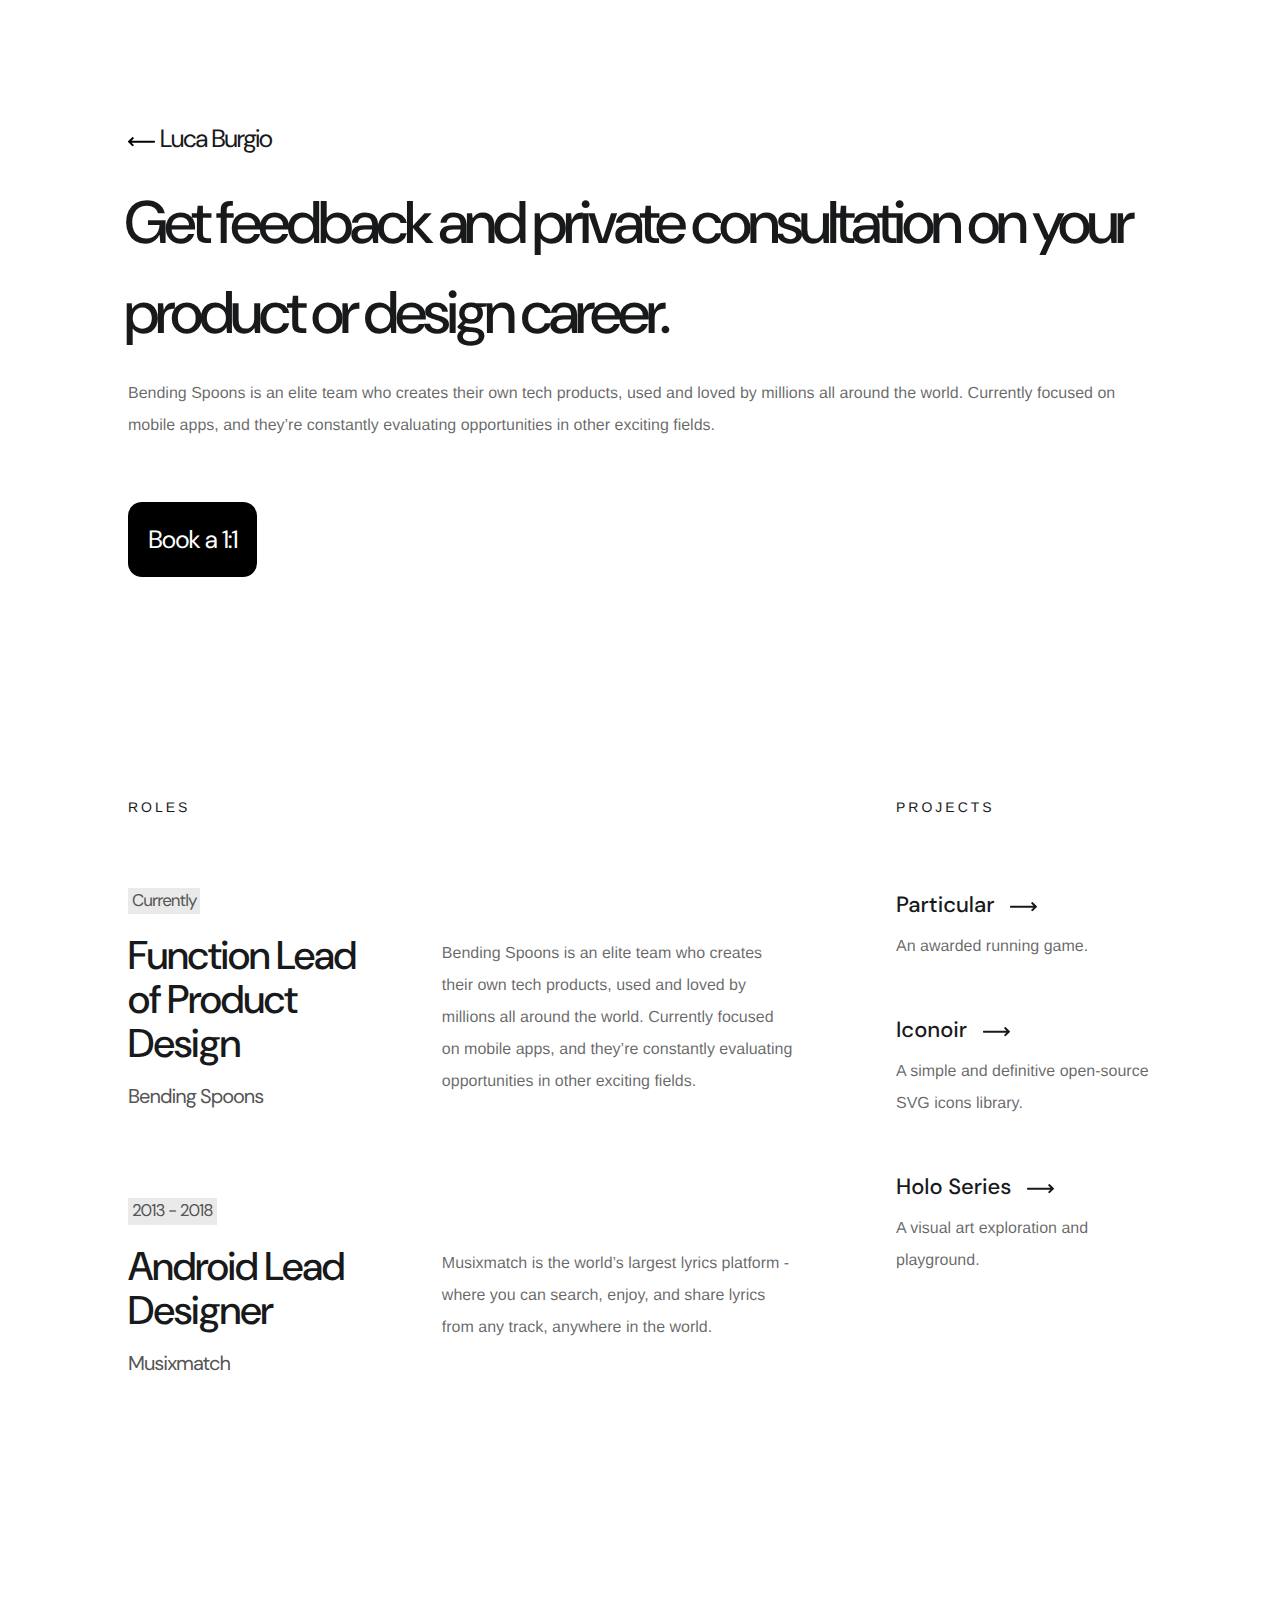
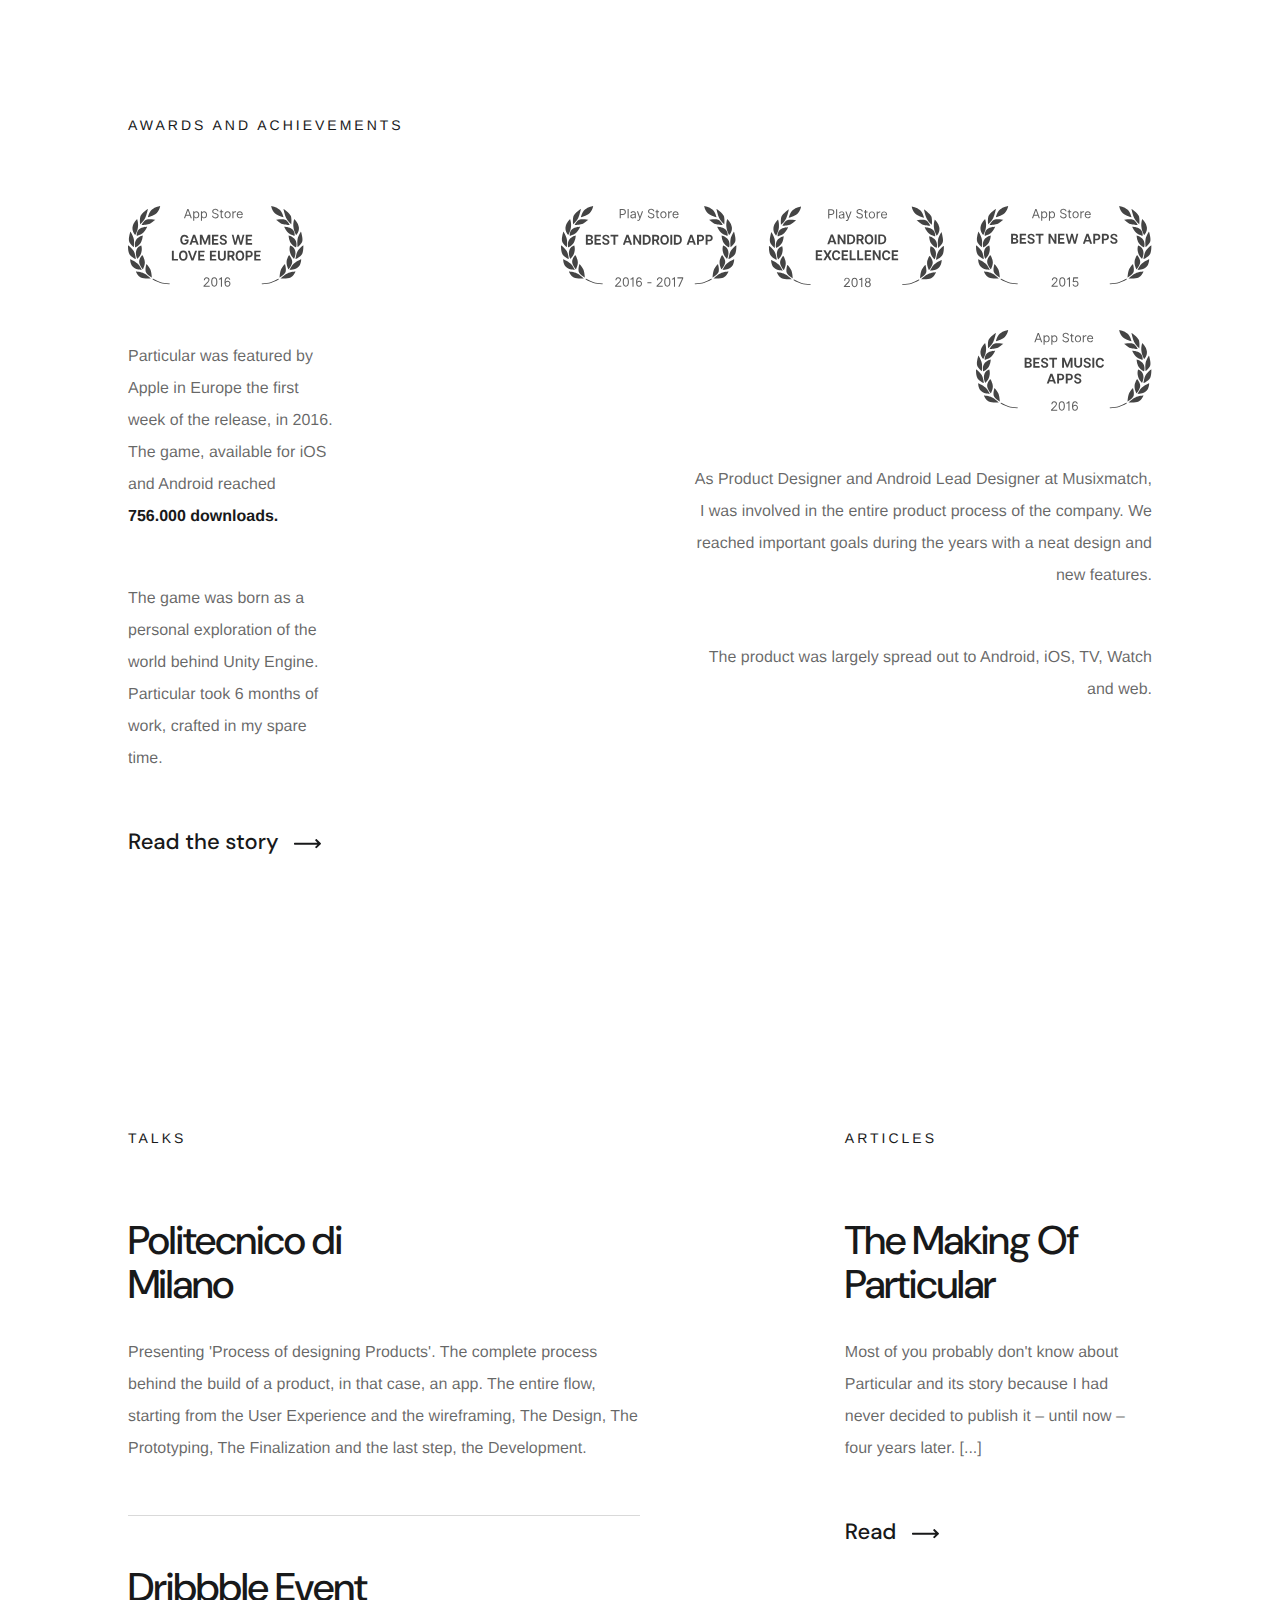
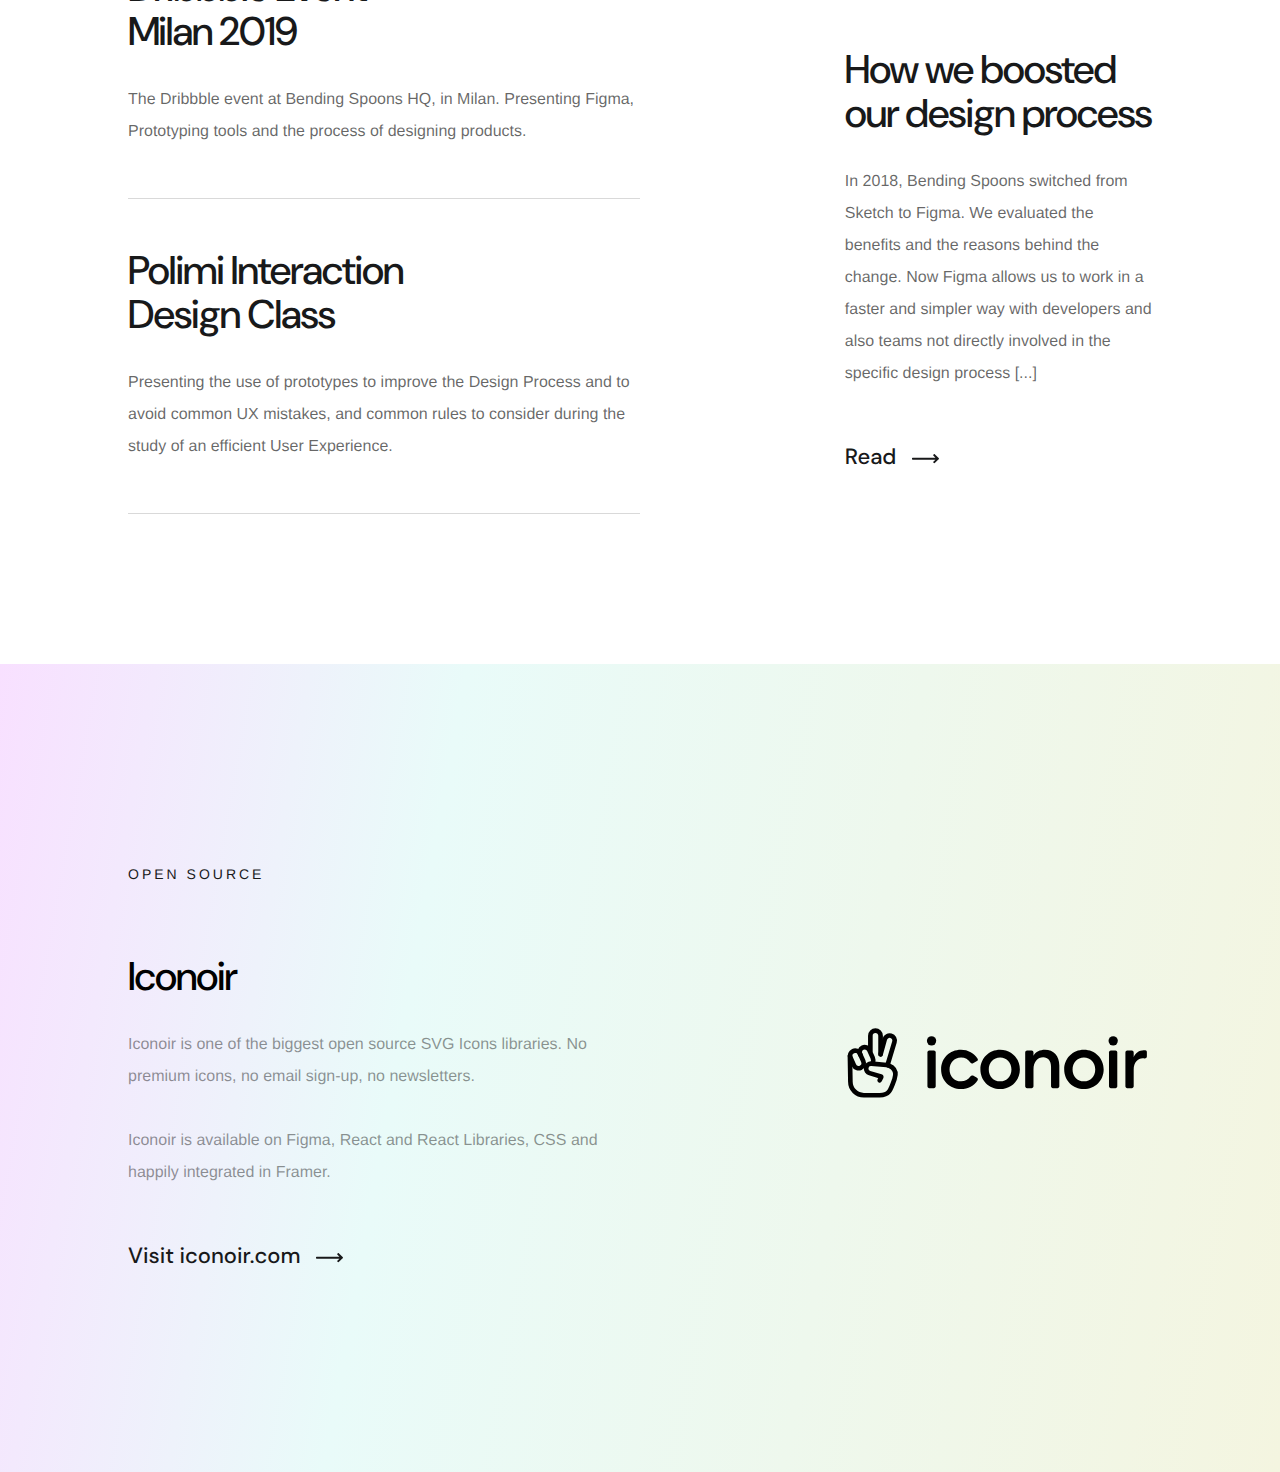
==== book/index.html @ e6530c66 "imported old repo" ====
<!DOCTYPE html>
<html lang="en" class="no-js">
	<head>
		<meta charset="UTF-8" />
		<meta http-equiv="X-UA-Compatible" content="IE=edge,chrome=1"> 
		<meta name="viewport" content="width=device-width, initial-scale=1.0"> 
		<title>Luca Burgio | Product Designer</title>
		<meta name="description" content="I’m Luca. Product Designer currently based in Milan. Designing pixel stories at Bending Spoons." />
		<meta name="author" content="Luca Burgio" />
		<link rel="shortcut icon" href="../images/favicon.png"> 
		<link rel="stylesheet" type="text/css" href="../css/default.min.css?v=4.51" />
		<script src='../js/jquery202.min.js'></script>
		<script src="../js/modernizr.custom.js"></script>
		<script src="../js/anime.min.js"></script>
		

		<link rel="canonical" href="https://lucaburgio.com">
		<meta property="og:url" content="https://lucaburgio.com">
		<meta property="og:type" content="article">
		<meta property="article:author" content="Luca Burgio">
		<meta property="og:image" content="images/meta-hello-lucaburgio-00.png">
		<meta property="og:image:secure_url" content="images/meta-hello-lucaburgio-00.png">
		<meta property="og:title" content="Luca Burgio | Product Designer">
		<meta property="og:description" content="Product Designer based in Milan. Product Design Lead at ∞ Bending Spoons. Former Product & Android Lead Designer at Musixmatch. Creator of Particular and Iconoir.">
		<meta name="description" content="Product Designer based in Milan. Product Design Lead at ∞ Bending Spoons. Former Product & Android Lead Designer at Musixmatch. Creator of Particular and Iconoir.">
		<meta name="twitter:card" content="summary_large_image">
		<meta name="twitter:site" content="@burgioluca">
		<meta name="twitter:creator" content="@burgioluca">
		<meta name="twitter:description" content="Senior Product Designer based in Milan. Senior Product Design Lead at ∞ Bending Spoons. Former Product & Android Lead Designer at Musixmatch. Creator of Particular and Iconoir.">
		<meta name="twitter:title" content="Luca Burgio | Product Designer">
		<meta name="twitter:image:src" content="images/meta-hello-lucaburgio-00.png">
		<meta name="twitter:domain" content="https://lucaburgio.com">

	</head>
	<body>
		<div class='main-con'>
			<a href="../index.html" style="text-decoration:none;"><div class='bold-head black100 mt120'>
				<svg width="27" height="10" viewBox="0 0 27 10" fill="none" xmlns="http://www.w3.org/2000/svg">
					<path fill-rule="evenodd" clip-rule="evenodd" d="M5.02189 0.155L5.64389 0.717C5.77489 0.837 5.84089 0.999 5.84089 1.163C5.84089 1.306 5.78889 1.45 5.68489 1.566C5.67589 1.576 5.66689 1.584 5.65689 1.594L3.54689 3.63H26.3619C26.6939 3.63 26.9629 3.896 26.9629 4.229V5.03C26.9629 5.362 26.6939 5.63 26.3619 5.63H3.53389L5.63489 7.657C5.87389 7.886 5.88189 8.266 5.65089 8.505C5.64489 8.511 5.63889 8.516 5.63389 8.521L5.02689 9.099C4.79489 9.321 4.42889 9.321 4.19789 9.097L0.302891 5.343C-0.101109 4.952 -0.101109 4.318 0.302891 3.928L4.20389 0.168C4.31889 0.0560002 4.46789 0 4.61789 0C4.76289 0 4.90689 0.0510002 5.02189 0.155Z" fill="black"/>
				</svg>
				Luca Burgio</div>
			</a>
			<div class="title black100 mb20">
				Get feedback and private consultation on your product or design career.<br>
			</div>
			<div class='role-descr h8 black60 mb60'>Bending Spoons is an elite team who creates their own tech products, used and loved by millions all around the world. Currently focused on mobile apps, and they’re constantly evaluating opportunities in other exciting fields.</div>
			<div class="contacts-cont">
				<a class="contacts button" href="https://superpeer.com/lucaburgio">Book a 1:1</a>
			</div>
		</div>

		<div class='hl1-section first-margin'>
			<div class='main-con flex'>
				<div class='half1'>
						
					<div class='sub-head black100'>ROLES</div>
				<div class='role mb90'>
					<div class='role-title h6 black100 w5'>
						<div class='gray mb20 w4 label' style='font-size:17px'>Currently</div>
						Function Lead of Product Design
						<div class='gray mt20 w4' style='font-size:20px'>Bending Spoons</div>
					</div>	
					<div class='role-descr h8 black60 mt50'>Bending Spoons is an elite team who creates their own tech products, used and loved by millions all around the world. Currently focused on mobile apps, and they’re constantly evaluating opportunities in other exciting fields.</div>
				</div>
				<div class='role mb140'>
					<div class='role-title h6 black100 w5'>
						<div class='gray mb20 w4 label' style='font-size:17px'>2013 - 2018</div>
						Android Lead Designer
						<div class='gray mt20 w4' style='font-size:20px'>Musixmatch</div></div>
					<div class='role-descr h8 black60 mt50'>Musixmatch is the world’s largest lyrics platform - where you can search, enjoy, and share lyrics from any track, anywhere in the world.</div>
				</div>
			</div>

				<div class='half2'>

					<div class='sub-head black100'>PROJECTS</div>

					<a href="https://lucaburgio.com/insight/the-making-of-particular" class='projects-item'>
						<div class='h7 w5 trasl'>Particular
							<svg style="margin-left: 10px;" width="27" height="10" viewBox="0 0 27 10" xmlns="http://www.w3.org/2000/svg">
								<path fill-rule="evenodd" clip-rule="evenodd" d="M21.941 0.155L21.319 0.717C21.188 0.837 21.122 0.999 21.122 1.163C21.122 1.306 21.174 1.45 21.278 1.566C21.287 1.576 21.296 1.584 21.306 1.594L23.416 3.63H0.601C0.269 3.63 0 3.896 0 4.229V5.03C0 5.362 0.269 5.63 0.601 5.63H23.429L21.328 7.657C21.089 7.886 21.081 8.266 21.312 8.505C21.318 8.511 21.324 8.516 21.329 8.521L21.936 9.099C22.168 9.321 22.534 9.321 22.765 9.097L26.66 5.343C27.064 4.952 27.064 4.318 26.66 3.928L22.759 0.168C22.644 0.0560002 22.495 0 22.345 0C22.2 0 22.056 0.0510002 21.941 0.155Z"/>
							</svg>
						</div>
					</a>
					<div class='h8 black60 mt10 mb50'>An awarded running game.
					</div>

					<a href="https://iconoir.com" class='projects-item'>
						<div class='h7 w5 trasl'>Iconoir

							<svg style="margin-left: 10px;" width="27" height="10" viewBox="0 0 27 10" xmlns="http://www.w3.org/2000/svg">
								<path fill-rule="evenodd" clip-rule="evenodd" d="M21.941 0.155L21.319 0.717C21.188 0.837 21.122 0.999 21.122 1.163C21.122 1.306 21.174 1.45 21.278 1.566C21.287 1.576 21.296 1.584 21.306 1.594L23.416 3.63H0.601C0.269 3.63 0 3.896 0 4.229V5.03C0 5.362 0.269 5.63 0.601 5.63H23.429L21.328 7.657C21.089 7.886 21.081 8.266 21.312 8.505C21.318 8.511 21.324 8.516 21.329 8.521L21.936 9.099C22.168 9.321 22.534 9.321 22.765 9.097L26.66 5.343C27.064 4.952 27.064 4.318 26.66 3.928L22.759 0.168C22.644 0.0560002 22.495 0 22.345 0C22.2 0 22.056 0.0510002 21.941 0.155Z"/>
							</svg>
						</div>
					</a>

					<div class='h8 black60 mt10 mb50'>A simple and definitive open-source SVG icons library.</div>


					<a href="https://www.instagram.com/holoseries/" class='projects-item'>
						<div class='h7 w5 trasl'>Holo Series

							<svg style="margin-left: 10px;" width="27" height="10" viewBox="0 0 27 10" xmlns="http://www.w3.org/2000/svg">
								<path fill-rule="evenodd" clip-rule="evenodd" d="M21.941 0.155L21.319 0.717C21.188 0.837 21.122 0.999 21.122 1.163C21.122 1.306 21.174 1.45 21.278 1.566C21.287 1.576 21.296 1.584 21.306 1.594L23.416 3.63H0.601C0.269 3.63 0 3.896 0 4.229V5.03C0 5.362 0.269 5.63 0.601 5.63H23.429L21.328 7.657C21.089 7.886 21.081 8.266 21.312 8.505C21.318 8.511 21.324 8.516 21.329 8.521L21.936 9.099C22.168 9.321 22.534 9.321 22.765 9.097L26.66 5.343C27.064 4.952 27.064 4.318 26.66 3.928L22.759 0.168C22.644 0.0560002 22.495 0 22.345 0C22.2 0 22.056 0.0510002 21.941 0.155Z"/>
							</svg>
						</div>
					</a>

					<div class='h8 black60 mt10 mb50'>A visual art exploration and playground.</div>
				</div>
			</div>
		</div>
		<div class='hl1-section mt0' style='margin-bottom:0px;'>
			<div class='main-con flex'>
				<div class='sub-head black100 w100'>AWARDS AND ACHIEVEMENTS</div>
			</div>
			<div class='main-con flex'>
				<div class='half3'>
					
					<div class="award particular"></div>
					<div class='h8 black60 mt50'>Particular was featured by Apple in Europe the first week of the release, in 2016. The game, available for iOS and Android reached <b class='black100'>756.000 downloads.</b></div>
					<div class='h8 black60 mt50 mb50'>The game was born as a personal exploration of the world behind Unity Engine. Particular took 6 months of work, crafted in my spare time.</div>

					<!--<a class="btn" href="https://lucaburgio.com/insight/the-making-of-particular"><div>Read the story</div></a>-->

					<a href="https://lucaburgio.com/insight/the-making-of-particular" class='cta'>
						<div class='h7 w5 trasl'>Read the story

							<svg style="margin-left: 10px;" width="27" height="10" viewBox="0 0 27 10" xmlns="http://www.w3.org/2000/svg">
								<path fill-rule="evenodd" clip-rule="evenodd" d="M21.941 0.155L21.319 0.717C21.188 0.837 21.122 0.999 21.122 1.163C21.122 1.306 21.174 1.45 21.278 1.566C21.287 1.576 21.296 1.584 21.306 1.594L23.416 3.63H0.601C0.269 3.63 0 3.896 0 4.229V5.03C0 5.362 0.269 5.63 0.601 5.63H23.429L21.328 7.657C21.089 7.886 21.081 8.266 21.312 8.505C21.318 8.511 21.324 8.516 21.329 8.521L21.936 9.099C22.168 9.321 22.534 9.321 22.765 9.097L26.66 5.343C27.064 4.952 27.064 4.318 26.66 3.928L22.759 0.168C22.644 0.0560002 22.495 0 22.345 0C22.2 0 22.056 0.0510002 21.941 0.155Z"/>
							</svg>
						</div>
					</a>
				</div>
				<div class='half4 txtright'>
					<div class='fit'>
						<div class="award mxm1"></div>
						<div class="award mxm2"></div>
						<div class="award mxm3"></div>
						<div class="award mxm4"></div>
					</div>
					<div class='h8 black60 mt10 s1hs'>As Product Designer and Android Lead Designer at Musixmatch, I was involved in the entire product process of the company. We reached important goals during the years with a neat design and new features.</div>
					<div class='h8 black60 mt50 s1hs'>The product was largely spread out to Android, iOS, TV, Watch and web.</div>
				</div>
				</div>
			</div>
		</div>




		<div class='hl1-section' style='margin-bottom:0px;'>
			<div class='main-con flex'>
				<div class='half5'>
					<div class='sub-head black100'>TALKS</div>

					<div style='border-bottom: 1px solid #D9D9D9;' class='mb50'>
						<div class='h6 black100 w5' style='max-width: 280px;'>Politecnico di Milano</div>
						<div class='h8 black60 mt30 mb50'>Presenting 'Process of designing Products'. The complete process behind the build of a product, in that case, an app. The entire flow, starting from the User Experience and the wireframing, The Design, The Prototyping, The Finalization and the last step, the Development.</div>
					</div>

					<div style='border-bottom: 1px solid #D9D9D9;' class='mb50'>
						<div class='h6 black100 w5' style='max-width: 280px;'>Dribbble Event Milan 2019</div>
						<div class='h8 black60 mt30 mb50'>The Dribbble event at Bending Spoons HQ, in Milan. Presenting Figma, Prototyping tools and the process of designing products.</div>
					</div>

					<div style='border-bottom: 1px solid #D9D9D9;' class='mb50'>
						<div class='h6 black100 w5' style='max-width: 280px;'>Polimi Interaction Design Class</div>
						<div class='h8 black60 mt30 mb50'>Presenting the use of prototypes to improve the Design Process and to avoid common UX mistakes, and common rules to consider during the study of an efficient User Experience.</div>
					</div>

				</div>
				<div class='half6'>
					<div class='sub-head black100'>ARTICLES</div>

					<div class='h6 black100 w5'>The Making Of Particular</div>
					<div class='h8 black60 mt30 mb50'>Most of you probably don't know about Particular and its story because I had never decided to publish it – until now – four years later. [...]</div>

					<a href="https://lucaburgio.com/insight/the-making-of-particular" class='cta mb100'>
						<div class='h7 w5 trasl'>Read
							<svg style="margin-left: 10px;" width="27" height="10" viewBox="0 0 27 10" xmlns="http://www.w3.org/2000/svg">
								<path fill-rule="evenodd" clip-rule="evenodd" d="M21.941 0.155L21.319 0.717C21.188 0.837 21.122 0.999 21.122 1.163C21.122 1.306 21.174 1.45 21.278 1.566C21.287 1.576 21.296 1.584 21.306 1.594L23.416 3.63H0.601C0.269 3.63 0 3.896 0 4.229V5.03C0 5.362 0.269 5.63 0.601 5.63H23.429L21.328 7.657C21.089 7.886 21.081 8.266 21.312 8.505C21.318 8.511 21.324 8.516 21.329 8.521L21.936 9.099C22.168 9.321 22.534 9.321 22.765 9.097L26.66 5.343C27.064 4.952 27.064 4.318 26.66 3.928L22.759 0.168C22.644 0.0560002 22.495 0 22.345 0C22.2 0 22.056 0.0510002 21.941 0.155Z"/>
							</svg>
						</div>
					</a>

					<div class='h6 black100 w5'>How we boosted our design process</div>
					<div class='h8 black60 mt30 mb50'>In 2018, Bending Spoons switched from Sketch to Figma. We evaluated the benefits and the reasons behind the change. Now Figma allows us to work in a faster and simpler way with developers and also teams not directly involved in the specific design process [...]</div>

					<a href="https://lucaburgio.com/insight/how-we-boosted-our-design-process" class='cta'>
						<div class='h7 w5 trasl'>Read
							<svg style="margin-left: 10px;" width="27" height="10" viewBox="0 0 27 10" xmlns="http://www.w3.org/2000/svg">
								<path fill-rule="evenodd" clip-rule="evenodd" d="M21.941 0.155L21.319 0.717C21.188 0.837 21.122 0.999 21.122 1.163C21.122 1.306 21.174 1.45 21.278 1.566C21.287 1.576 21.296 1.584 21.306 1.594L23.416 3.63H0.601C0.269 3.63 0 3.896 0 4.229V5.03C0 5.362 0.269 5.63 0.601 5.63H23.429L21.328 7.657C21.089 7.886 21.081 8.266 21.312 8.505C21.318 8.511 21.324 8.516 21.329 8.521L21.936 9.099C22.168 9.321 22.534 9.321 22.765 9.097L26.66 5.343C27.064 4.952 27.064 4.318 26.66 3.928L22.759 0.168C22.644 0.0560002 22.495 0 22.345 0C22.2 0 22.056 0.0510002 21.941 0.155Z"/>
							</svg>
						</div>
					</a>
				</div>
			</div>
		</div>

		<div class='hl1-section' style='margin:0;background: linear-gradient(100.12deg, #F8E0FF 0%, #E9FBF9 32.81%, #EEF8ED 65.1%, #F4F5E0 100%);'>
			<div class='main-con flex' style="padding: 100px 0 100px 0;">
				<div class='half5'>
					<div class='sub-head black100'>OPEN SOURCE</div>
					

					<div class='mb50'>
						<div class='h6 black100 w5' style='max-width: 280px;'><a style="text-decoration: none;color: black;" href="http://iconoir.com">Iconoir</a></div>
						<div class='h8 black60 mt30 mb50' style='opacity: 0.7;'>Iconoir is one of the biggest open source SVG Icons libraries. No premium icons, no email sign-up, no newsletters. <br><br> Iconoir is available on Figma, React and React Libraries, CSS and happily integrated in Framer.</div>
					</div>

					<a href="https://iconoir.com" class='cta'>
						<div class='h7 w5 trasl'>Visit iconoir.com

							<svg style="margin-left: 10px;" width="27" height="10" viewBox="0 0 27 10" xmlns="http://www.w3.org/2000/svg">
								<path fill-rule="evenodd" clip-rule="evenodd" d="M21.941 0.155L21.319 0.717C21.188 0.837 21.122 0.999 21.122 1.163C21.122 1.306 21.174 1.45 21.278 1.566C21.287 1.576 21.296 1.584 21.306 1.594L23.416 3.63H0.601C0.269 3.63 0 3.896 0 4.229V5.03C0 5.362 0.269 5.63 0.601 5.63H23.429L21.328 7.657C21.089 7.886 21.081 8.266 21.312 8.505C21.318 8.511 21.324 8.516 21.329 8.521L21.936 9.099C22.168 9.321 22.534 9.321 22.765 9.097L26.66 5.343C27.064 4.952 27.064 4.318 26.66 3.928L22.759 0.168C22.644 0.0560002 22.495 0 22.345 0C22.2 0 22.056 0.0510002 21.941 0.155Z"/>
							</svg>
						</div>
					</a>

					

				</div>
				<div class='half6 iconoir' style='text-align: center;margin: auto;'>
					<a href="http://iconoir.com">
						<svg width="302" height="70" viewBox="0 0 432 100" fill="none" xmlns="http://www.w3.org/2000/svg">
							<path d="M115.039 83.4354C115.039 84.9034 116.229 86.0934 117.697 86.0934H124.234C125.702 86.0934 126.892 84.9034 126.892 83.4354V34.8723C126.892 33.4043 125.702 32.2143 124.234 32.2143H117.697C116.229 32.2143 115.039 33.4044 115.039 34.8723V83.4354Z" fill="black"/>
							<path d="M186.877 74.5564C187.664 73.3399 187.166 71.7476 185.892 71.0575L180.315 68.0366C178.972 67.3093 177.309 67.876 176.448 69.1366C173.578 73.3338 168.906 76.1797 163.079 76.1797C153.489 76.1797 146.7 68.7443 146.7 59.1539C146.7 49.5634 153.489 42.1281 163.079 42.1281C168.906 42.1281 173.578 44.9739 176.448 49.1711C177.309 50.4317 178.972 50.9984 180.315 50.2711L185.892 47.2502C187.166 46.5601 187.664 44.9679 186.877 43.7513C181.915 36.0804 173.216 31.1367 163.079 31.1367C146.915 31.1367 134.631 43.2056 134.631 59.1539C134.631 75.1021 146.915 87.171 163.079 87.171C173.216 87.171 181.915 82.2273 186.877 74.5564Z" fill="black"/>
							<path d="M247.295 59.1539C247.295 43.5289 235.01 31.1367 219.062 31.1367C203.114 31.1367 190.829 43.5289 190.829 59.1539C190.829 74.7788 203.114 87.171 219.062 87.171C235.01 87.171 247.295 74.7788 247.295 59.1539ZM202.79 59.1539C202.79 49.5634 209.471 42.1281 219.062 42.1281C228.545 42.1281 235.226 49.5634 235.226 59.1539C235.226 68.7443 228.545 76.1797 219.062 76.1797C209.471 76.1797 202.79 68.7443 202.79 59.1539Z" fill="black"/>
							<path d="M254.906 83.4354C254.906 84.9034 256.096 86.0934 257.564 86.0934H264.101C265.569 86.0934 266.759 84.9034 266.759 83.4354V59.5849C266.759 48.0548 272.794 41.9125 280.66 41.9125C287.557 41.9125 291.867 47.0849 291.867 55.5978V83.4354C291.867 84.9034 293.057 86.0934 294.525 86.0934H301.062C302.53 86.0934 303.72 84.9034 303.72 83.4354V53.6582C303.72 39.9729 295.638 31.1367 283.138 31.1367C276.134 31.1367 269.992 34.154 266.759 39.5419V34.8723C266.759 33.4044 265.569 32.2143 264.101 32.2143H257.564C256.096 32.2143 254.906 33.4044 254.906 34.8723V83.4354Z" fill="black"/>
							<path d="M367.163 59.1539C367.163 43.5289 354.879 31.1367 338.93 31.1367C322.982 31.1367 310.698 43.5289 310.698 59.1539C310.698 74.7788 322.982 87.171 338.93 87.171C354.879 87.171 367.163 74.7788 367.163 59.1539ZM322.659 59.1539C322.659 49.5634 329.34 42.1281 338.93 42.1281C348.413 42.1281 355.094 49.5634 355.094 59.1539C355.094 68.7443 348.413 76.1797 338.93 76.1797C329.34 76.1797 322.659 68.7443 322.659 59.1539Z" fill="black"/>
							<path d="M374.774 83.4354C374.774 84.9034 375.964 86.0934 377.432 86.0934H383.97C385.438 86.0934 386.628 84.9034 386.628 83.4354V34.8723C386.628 33.4043 385.438 32.2143 383.97 32.2143H377.432C375.964 32.2143 374.774 33.4044 374.774 34.8723V83.4354Z" fill="black"/>
							<path d="M398.245 83.4354C398.245 84.9034 399.435 86.0934 400.903 86.0934H407.441C408.909 86.0934 410.099 84.9034 410.099 83.4354V59.8004C410.099 49.0246 416.241 43.3134 423.03 43.3134C423.881 43.3134 424.665 43.3638 425.428 43.4647C427.209 43.7001 428.956 42.453 428.956 40.6564V34.2856C428.956 33.0186 428.063 31.9105 426.802 31.7885C425.964 31.7074 425.143 31.6755 424.323 31.6755C418.181 31.6755 412.146 35.6626 410.099 41.8048V34.8723C410.099 33.4044 408.909 32.2143 407.441 32.2143H400.903C399.435 32.2143 398.245 33.4044 398.245 34.8723V83.4354Z" fill="black"/>
							<circle cx="380.77" cy="18.3131" r="6.64509" fill="black"/>
							<circle cx="120.946" cy="18.3131" r="6.64509" fill="black"/>
							<path d="M48.0372 37.5833V11.003C48.0372 6.96598 44.7645 3.69336 40.7276 3.69336V3.69336C36.6906 3.69336 33.418 6.96598 33.418 11.003V32.9318" stroke="black" stroke-width="6.64509" stroke-linecap="round"/>
							<path d="M58.0067 52.8674L67.8754 19.9717C69.0266 16.1345 66.8181 12.0969 62.9661 10.9963V10.9963C59.133 9.90116 55.141 12.1351 54.0694 15.9748L48.0391 37.5837" stroke="black" stroke-width="6.64509" stroke-linecap="round"/>
							<path d="M18.4167 36.5801L23.2044 47.2004C24.8588 50.87 23.2348 55.1866 19.572 56.8559C15.8879 58.5348 11.5409 56.8994 9.87705 53.2085L5.0893 42.5883C3.43497 38.9186 5.0589 34.6021 8.72178 32.9328C12.4058 31.2539 16.7528 32.8892 18.4167 36.5801Z" stroke="black" stroke-width="6.64509" stroke-linecap="round"/>
							<path d="M37.015 50.2358V50.2358C37.9436 47.6618 37.834 44.8274 36.7094 42.3328L31.8419 31.5356C30.2065 27.9078 25.9338 26.3004 22.3127 27.9506V27.9506C18.6245 29.6314 17.0559 34.0284 18.8474 37.664L19.4626 38.9125" stroke="black" stroke-width="6.64509" stroke-linecap="round"/>
							<path d="M46.7083 74.7952L48.94 70.3317C49.1621 69.8874 48.9283 69.3503 48.4518 69.2101L32.3462 64.4732C29.1179 63.5237 27.0289 60.4032 27.3811 57.0566V57.0566C27.7807 53.2611 31.1584 50.4926 34.9586 50.8461L56.6759 52.8664C56.6759 52.8664 73.9531 55.5244 67.9726 72.8016C61.992 90.0789 59.9984 96.0594 46.7083 96.0594C38.0696 96.0594 25.444 96.0594 25.444 96.0594H24.1149C13.472 96.0594 4.8442 87.4316 4.8442 76.7887V76.7887L4.17969 39.5762" stroke="black" stroke-width="6.64509" stroke-linecap="round"/>
							</svg>
					</a>
						
				</div>
			</div>
		</div>


		</div>

		
<script src="js/prognroll.min.js"></script>
<script type="text/javascript">
	$(function() {
	
		$("body").prognroll({

 			height:4,       
  			color:"#50E3C2"
		});

	$(".content").prognroll({
	  custom:true
	});
	
	$(window).scroll(function() {
	  if( $(window).scrollTop() > 250) {
	$(".arrow-down").css("visibility","hidden");
	  }else {
	   $(".arrow-down").css("visibility","visible");
	}
	});
	
	});
	</script>


<script>
	
	var speaking = 0;

	function Speak() {

		var sentences = ["Hey! Click me.","Do it again.", "Yes, go on.", "Don't know why I created this.","Anyway...","Drop me a message if you'd like.","...","Still playing with this?","You can stop now.","Seriously.","Check out the website!"];

		setTimeout(() => {  document.getElementById("saying").textContent = sentences[speaking]; }, 250);
		$(".avatar").toggleClass('anim-active');
		setTimeout(() => {  $(".avatar").toggleClass('anim-active'); }, 250);
		
		if (speaking < (sentences.length - 1)){
			speaking++;
		}
		else{
			speaking.length;
		}
	}
	</script>
	
	</body>
	
</html>
---- css/default.min.css ----
@import url(https://rsms.me/inter/inter-ui.css);@import url('https://fonts.googleapis.com/css2?family=DM+Sans:wght@400;500;700&display=swap');html{-ms-text-size-adjust:100%;-webkit-text-size-adjust:100%}.header{width:100%;height:1600px;position:absolute}.header.shad{z-index:-998;background:linear-gradient(180deg,rgba(255,255,255,0)0,rgba(255,255,255,0)50%,#FFF 100%)}.header.grad{z-index:-999;background:linear-gradient(180deg,#f8e8fd 0,#e8fefc 32.81%,#ebfcea 65.1%,#e3dfff 100%);background-size:200% 200%;-webkit-animation:Animation 10s ease infinite;-moz-animation:Animation 10s ease infinite;animation:Animation 10s ease infinite}@-webkit-keyframes Animation{0%{background-position:10% 0%}50%{background-position:91% 100%}100%{background-position:10% 0}}@-moz-keyframes Animation{0%{background-position:10% 0%}50%{background-position:91% 100%}100%{background-position:10% 0}}@keyframes Animation{0%{background-position:10% 0%}50%{background-position:91% 100%}100%{background-position:10% 0}}.label{background-color:#eaeaea;width:fit-content;padding:4px}.bubble{width:800px;height:800px;position:fixed;opacity:.2}.test-bubble{width:2000px;height:2000px;position:fixed;opacity:.8;background-size:100% 100%}.bubble.b100{-webkit-filter:blur(100px);-moz-filter:blur(100px);-o-filter:blur(100px);-ms-filter:blur(100px);filter:blur(100px)}.bubble.b200{-webkit-filter:blur(400px);-moz-filter:blur(400px);-o-filter:blur(400px);-ms-filter:blur(400px);filter:blur(400px)}.main-con{width:1300px;margin-left:auto;margin-right:auto}.main-con.flex{display:flex;justify-content:space-around}.half1{width:65%;margin-right:10%}.half2{width:25%}.half3{width:20%}.half4{width:64%;margin-left:16%}.half5{width:50%;margin-right:20%}.half6{width:30%}@keyframes cursorAnim{from{transform:scale(1)}to{transform:scale(.9)}}@keyframes cursorAnim3{0%{transform:scale(1)}50%{transform:scale(2.4);opacity:1;background-color:black}100%{transform:scale(1)}}.expand{animation:cursorAnim3 .2s forwards;border:2px solid black}body{font-family:'Inter UI',sans-serif;text-rendering:geometricPrecision;margin:0;letter-spacing:0;font-size:20px;line-height:1.5;color:rgba(0,0,0,.6)}.role{display:flex}.role .role-title{width:75%;max-width:300px;margin-right:50px}.role .role-descr{width:fit-content}.btn{text-decoration:none;display:flex;width:fit-content}.btn div{padding:12px 22px;background-color:black;color:white;border-radius:40px;font-size:.8em;font-weight:600;margin-top:22px;transition-duration:100ms}.btn div:hover{transform:scale(1.1);transition-duration:150ms}.contacts{font-family:'DM Sans',sans-serif;font-size:25px;display:inline-block;font-weight:400;color:black;line-height:3;letter-spacing:-1.4px;text-decoration:underline;margin-right:40px;transition-duration:150ms}.contacts:hover{transform:scale(1.1)}.contacts.button{text-decoration:none;color:white;padding:0 20px;border-radius:14px;background-color:#000}.shot{width:100%}.shot .shot-preview{width:100%;padding-top:72%;background-color:#fafafa;background-position:center;background-size:100%;transition-duration:200ms}.shot .shot-preview:hover{-webkit-box-shadow:inset 0 0 0 3px #000;-moz-box-shadow:inset 0 0 0 3px #000;box-shadow:inset 0 0 0 3px #000;transition-duration:200ms;background-size:110%}.shot .h7{width:100%}.black100{color:#18191A}.black80{color:rgba(0,0,0,.8)}.black60{color:rgba(0,0,0,.6)}.l-h2{line-height:2}.w4{font-weight:400}.w5{font-weight:500}.fs1{font-size:.85em}.a-special{text-decoration:none;text-decoration:none;padding-bottom:2px;border-bottom-style:solid;border-bottom-width:2px;border-bottom-color:#D9D9D9}.a-special:hover{color:black;border-bottom-color:black;-webkit-transition:.1s;transition:.1s;border-bottom-width:3px}.title{font-family:'DM Sans',sans-serif;font-weight:700;width:100%;font-size:3em;font-weight:500;line-height:1.5;letter-spacing:-4px;margin-bottom:120px;margin-left:-4px;margin-top:20px}.title a{color:black;text-decoration:none;border-bottom:4px solid #000;box-shadow:inset 0 0 0 #000;transition-duration:150ms}.title a:hover{color:#fff;background-size:400% 400%;box-shadow:inset 0 100px 0 #000;animation:gradient 4s ease infinite;height:100vh}@keyframes gradient{0%{background-position:0 0}50%{background-position:100% 0}100%{background-position:0 0}}.h6{font-family:'DM Sans',sans-serif;font-weight:500;font-size:2em;letter-spacing:-1px;line-height:1.1}.h7{font-size:1.1em}.h8{font-size:.8em;line-height:2}.sub-head{font-size:.7em;font-weight:500;letter-spacing:3px;margin-bottom:70px}.bold-head{font-family:'DM Sans',sans-serif;margin-bottom:10px;font-weight:400;font-size:25px;letter-spacing:-2px}.projects-item,.cta{width:fit-content;display:flex;color:#18191A;fill:#18191A;text-decoration:none}.avatar{width:80px;cursor:pointer;height:80px;margin:130px 0 50px 0;background-image:url(../images/profile2.png);background-size:100% 100%;border-radius:50%;transition:250ms;-webkit-box-shadow:0 10px 31px -14px rgb(0 0 0);-moz-box-shadow:0 10px 31px -14px rgb(0 0 0);box-shadow:0 10px 31px -14px rgb(0 0 0)}.avatar:hover{transform:scale(1.1)rotate(-3deg);transition-duration:250ms}.tooltip{position:relative;display:inline-block;-webkit-user-select:none;-ms-user-select:none;user-select:none}.tooltip .tooltiptext{left:90px;font-size:.7em;transition-duration:250ms;width:max-content;background-color:black;color:#fff;text-align:center;padding:10px 12px;border-radius:20px;opacity:0;position:absolute;z-index:1}.tooltip:hover .tooltiptext{opacity:1;}.anim{transform:scale(1)rotate(3deg);transition-duration:250ms}.anim-active{transform:scale(1)rotate(-3deg)!important;transition-duration:250ms}::-moz-selection{background-color:rgb(0,247,215);color:#000}::selection{background-color:rgb(0,247,215);color:#000}.h7 a{font-weight:600}.trasl{font-family:'DM Sans',sans-serif}.trasl:hover{transform:translatex(10px);transition:all .2s}.mt0{margin-top:0!important}.mt10{margin-top:10px}.mt20{margin-top:20px}.mt30{margin-top:30px}.mt50{margin-top:50px}.mt120{margin-top:120px}.w100{width:100%}.s1hs{width:70%;margin-left:30%}.mr20{margin-right:20px}.mb20{margin-bottom:20px}.mb30{margin-bottom:30px}.mb40{margin-bottom:40px}.mb50{margin-bottom:50px}.mb55{margin-bottom:55px}.mb60{margin-bottom:60px}.mb80{margin-bottom:80px}.mb90{margin-bottom:90px}.mb90{margin-bottom:90px}.mb100{margin-bottom:100px}.mb110{margin-bottom:110px}.mb140{margin-bottom:140px}.hl1-section{padding:100px 0;margin:70px 0}.hl1-section.gray{background-color:#F8F8F8}.hl1-section.first-margin{margin:120px 0 0 0}.gray{color:#555}.award{display:block;text-indent:-9999px;width:176px;height:85px;background-size:100%!important;background-repeat:no-repeat}.award.particular{background:url(../images/awards/particular.svg)}.award.mxm1{background:url(../images/awards/mxm1.svg)}.award.mxm2{background:url(../images/awards/mxm2.svg)}.award.mxm3{background:url(../images/awards/mxm3.svg)}.award.mxm4{background:url(../images/awards/mxm4.svg)}.award.mxm1,.award.mxm2,.award.mxm3,.award.mxm4{margin-left:26px;margin-bottom:30px;display:inline-block;background-repeat:no-repeat}.fit{height:fit-content}.txtright{text-align:right}.form-container{width:400px;text-align:center;margin:auto;font-size:15px}.form-container .avatar{background-image:url(../images/profile2.png);background-size:100% 100%;border-radius:50%;width:40px;height:40px;margin:60px auto 20px auto}@media only screen and (min-width:1271px) and (max-width:1490px){.main-con{width:80%!important}}@media only screen and (min-width:921px) and (max-width:1270px){.main-con{width:80%!important}.title{width:820px;font-size:2.2em}.role{display:block}.role-title{width:100%!important;max-width:100%!important}.role-descr{width:100%!important;margin-top:40px}.iconoir{width:100%}}@media only screen and (min-width:561px) and (max-width:920px){.main-con{width:80%}.title{font-size:3em;width:100%}.shot{width:100%}.half1,.half2,.half3,.half4,.half5{width:100%;margin:0;text-align:left}.half4{margin-top:70px}.main-con.flex{display:inherit;justify-content:inherit}.award.mxm1,.award.mxm2,.award.mxm3,.award.mxm4{margin-left:0;margin-right:26px}.s1hs{width:100%;margin-left:0}.half6{width:100%!important}.iconoir{display:none}}@media only screen and (-webkit-min-device-pixel-ratio:2) and (max-device-width:560px),only screen and (max-width:560px){.main-con{width:86%}body{font-size:16px;margin-left:auto;margin-right:auto}.avatar{position:inherit;width:70px;height:70px;margin:50px 0 20px 0}.shot{width:100%}.title{width:100%;font-size:2.3em;font-weight:500;line-height:1.2;letter-spacing:-3px;margin-bottom:90px}.hl1-section{padding:60px 0;margin:60px 0}.hl1-section.first-margin{margin:50px 0 0 0}.half1,.half2,.half3,.half4,.half5{width:100%;margin:0;text-align:left}.half4{margin-top:70px}.main-con.flex{display:inherit;justify-content:inherit}.award.mxm1,.award.mxm2,.award.mxm3,.award.mxm4{margin-left:0;margin-right:10px;width:46%}.s1hs{width:100%;margin-left:0}.award{width:158px;height:74px}.trasl{font-size:1.4em;line-height:1.2}.cta{background-color:#EEE;width:100%;border-radius:8px;padding:20px 0}.cta div{margin:auto}.cta:hover{background-color:#E1E1E1;transition-duration:250ms}.sub-head{font-size:.8em}html{cursor:auto}a{cursor:pointer}.h8{font-size:1em}.role{display:block}.role-title{width:100%!important;max-width:100%!important}.role-descr{width:100%!important;margin-top:40px}.half6{width:100%!important}.contacts-cont{display:flex;justify-content:space-between}.contacts{padding:0 12px;font-size:1.2em;letter-spacing:-1px;margin-right:0;text-align:center}.iconoir,.bubbles{display:none}}
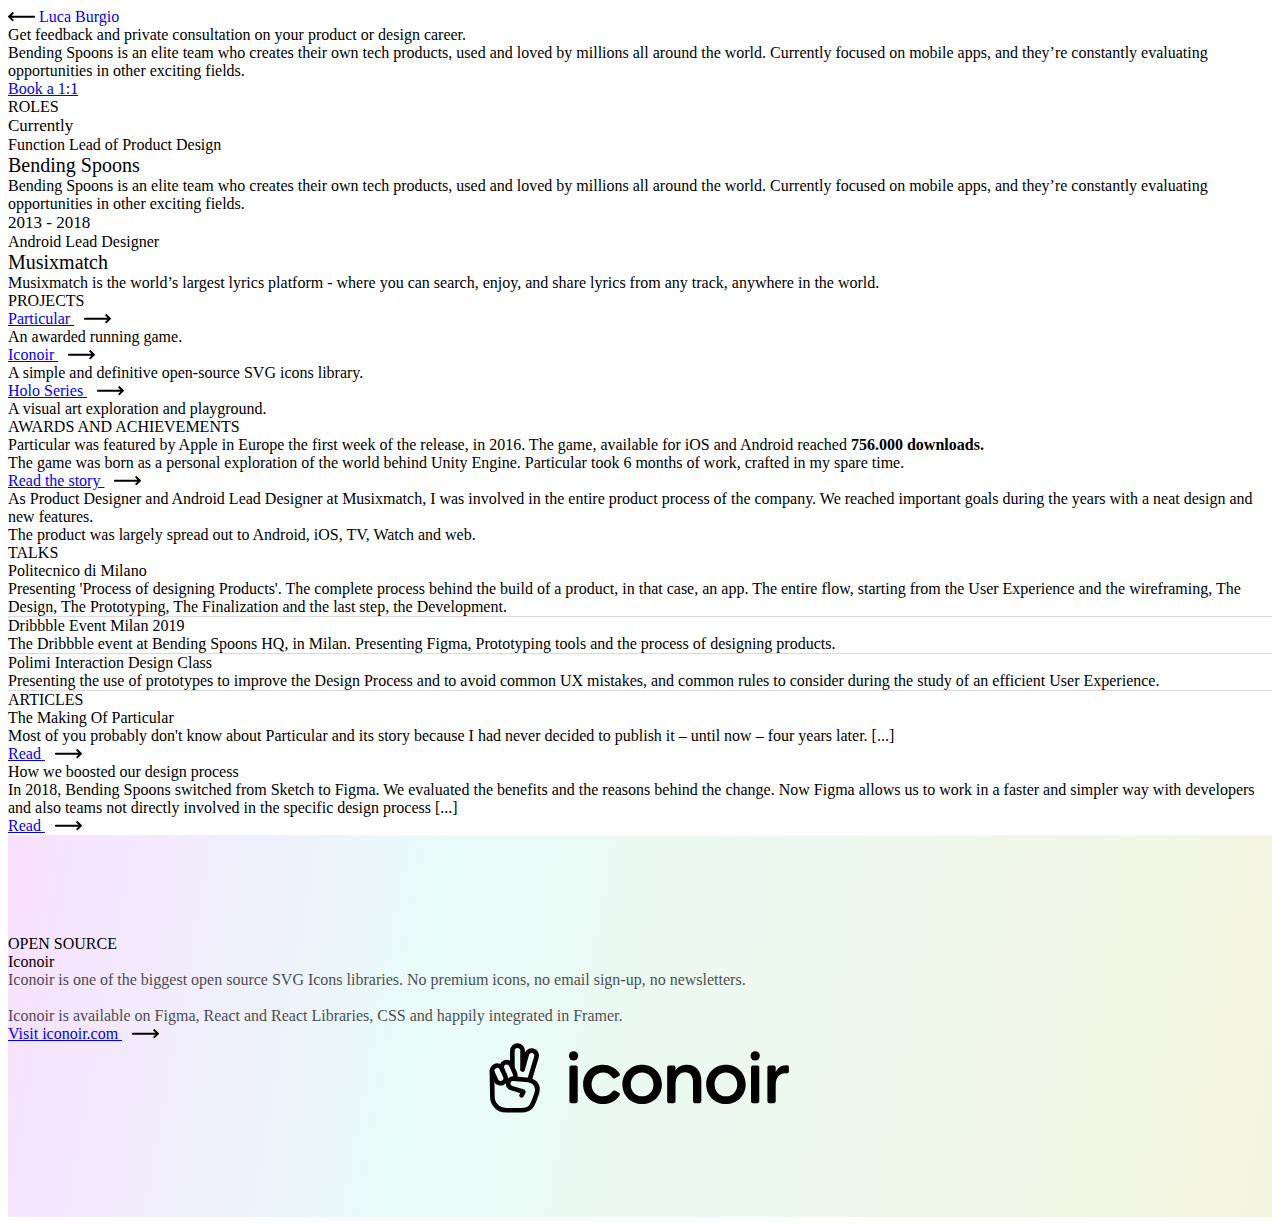
==== commit d864ab10: "fix: first cleaning" ====
--- a/book/index.html
+++ b/book/index.html
@@ -34,16 +34,16 @@
 	</head>
 	<body>
 		<div class='main-con'>
-			<a href="../index.html" style="text-decoration:none;"><div class='bold-head black100 mt120'>
+			<a href="../index.html" style="text-decoration:none;"><div class='bold-head  mt120'>
 				<svg width="27" height="10" viewBox="0 0 27 10" fill="none" xmlns="http://www.w3.org/2000/svg">
 					<path fill-rule="evenodd" clip-rule="evenodd" d="M5.02189 0.155L5.64389 0.717C5.77489 0.837 5.84089 0.999 5.84089 1.163C5.84089 1.306 5.78889 1.45 5.68489 1.566C5.67589 1.576 5.66689 1.584 5.65689 1.594L3.54689 3.63H26.3619C26.6939 3.63 26.9629 3.896 26.9629 4.229V5.03C26.9629 5.362 26.6939 5.63 26.3619 5.63H3.53389L5.63489 7.657C5.87389 7.886 5.88189 8.266 5.65089 8.505C5.64489 8.511 5.63889 8.516 5.63389 8.521L5.02689 9.099C4.79489 9.321 4.42889 9.321 4.19789 9.097L0.302891 5.343C-0.101109 4.952 -0.101109 4.318 0.302891 3.928L4.20389 0.168C4.31889 0.0560002 4.46789 0 4.61789 0C4.76289 0 4.90689 0.0510002 5.02189 0.155Z" fill="black"/>
 				</svg>
 				Luca Burgio</div>
 			</a>
-			<div class="title black100 mb20">
+			<div class="title  mb20">
 				Get feedback and private consultation on your product or design career.<br>
 			</div>
-			<div class='role-descr h8 black60 mb60'>Bending Spoons is an elite team who creates their own tech products, used and loved by millions all around the world. Currently focused on mobile apps, and they’re constantly evaluating opportunities in other exciting fields.</div>
+			<div class='role-descr h8  mb60'>Bending Spoons is an elite team who creates their own tech products, used and loved by millions all around the world. Currently focused on mobile apps, and they’re constantly evaluating opportunities in other exciting fields.</div>
 			<div class="contacts-cont">
 				<a class="contacts button" href="https://superpeer.com/lucaburgio">Book a 1:1</a>
 			</div>
@@ -53,27 +53,27 @@
 			<div class='main-con flex'>
 				<div class='half1'>
 						
-					<div class='sub-head black100'>ROLES</div>
+					<div class='sub-head '>ROLES</div>
 				<div class='role mb90'>
-					<div class='role-title h6 black100 w5'>
-						<div class='gray mb20 w4 label' style='font-size:17px'>Currently</div>
+					<div class='role-title h6  w5'>
+						<div class='gray mb20  label' style='font-size:17px'>Currently</div>
 						Function Lead of Product Design
-						<div class='gray mt20 w4' style='font-size:20px'>Bending Spoons</div>
+						<div class='gray mt20 ' style='font-size:20px'>Bending Spoons</div>
 					</div>	
-					<div class='role-descr h8 black60 mt50'>Bending Spoons is an elite team who creates their own tech products, used and loved by millions all around the world. Currently focused on mobile apps, and they’re constantly evaluating opportunities in other exciting fields.</div>
+					<div class='role-descr h8  mt50'>Bending Spoons is an elite team who creates their own tech products, used and loved by millions all around the world. Currently focused on mobile apps, and they’re constantly evaluating opportunities in other exciting fields.</div>
 				</div>
 				<div class='role mb140'>
-					<div class='role-title h6 black100 w5'>
-						<div class='gray mb20 w4 label' style='font-size:17px'>2013 - 2018</div>
+					<div class='role-title h6  w5'>
+						<div class='gray mb20  label' style='font-size:17px'>2013 - 2018</div>
 						Android Lead Designer
-						<div class='gray mt20 w4' style='font-size:20px'>Musixmatch</div></div>
-					<div class='role-descr h8 black60 mt50'>Musixmatch is the world’s largest lyrics platform - where you can search, enjoy, and share lyrics from any track, anywhere in the world.</div>
+						<div class='gray mt20 ' style='font-size:20px'>Musixmatch</div></div>
+					<div class='role-descr h8  mt50'>Musixmatch is the world’s largest lyrics platform - where you can search, enjoy, and share lyrics from any track, anywhere in the world.</div>
 				</div>
 			</div>
 
 				<div class='half2'>
 
-					<div class='sub-head black100'>PROJECTS</div>
+					<div class='sub-head '>PROJECTS</div>
 
 					<a href="https://lucaburgio.com/insight/the-making-of-particular" class='projects-item'>
 						<div class='h7 w5 trasl'>Particular
@@ -82,7 +82,7 @@
 							</svg>
 						</div>
 					</a>
-					<div class='h8 black60 mt10 mb50'>An awarded running game.
+					<div class='h8  mt10 mb50'>An awarded running game.
 					</div>
 
 					<a href="https://iconoir.com" class='projects-item'>
@@ -94,7 +94,7 @@
 						</div>
 					</a>
 
-					<div class='h8 black60 mt10 mb50'>A simple and definitive open-source SVG icons library.</div>
+					<div class='h8  mt10 mb50'>A simple and definitive open-source SVG icons library.</div>
 
 
 					<a href="https://www.instagram.com/holoseries/" class='projects-item'>
@@ -106,22 +106,20 @@
 						</div>
 					</a>
 
-					<div class='h8 black60 mt10 mb50'>A visual art exploration and playground.</div>
+					<div class='h8  mt10 mb50'>A visual art exploration and playground.</div>
 				</div>
 			</div>
 		</div>
 		<div class='hl1-section mt0' style='margin-bottom:0px;'>
 			<div class='main-con flex'>
-				<div class='sub-head black100 w100'>AWARDS AND ACHIEVEMENTS</div>
+				<div class='sub-head  w100'>AWARDS AND ACHIEVEMENTS</div>
 			</div>
 			<div class='main-con flex'>
 				<div class='half3'>
 					
 					<div class="award particular"></div>
-					<div class='h8 black60 mt50'>Particular was featured by Apple in Europe the first week of the release, in 2016. The game, available for iOS and Android reached <b class='black100'>756.000 downloads.</b></div>
-					<div class='h8 black60 mt50 mb50'>The game was born as a personal exploration of the world behind Unity Engine. Particular took 6 months of work, crafted in my spare time.</div>
-
-					<!--<a class="btn" href="https://lucaburgio.com/insight/the-making-of-particular"><div>Read the story</div></a>-->
+					<div class='h8  mt50'>Particular was featured by Apple in Europe the first week of the release, in 2016. The game, available for iOS and Android reached <b class=''>756.000 downloads.</b></div>
+					<div class='h8  mt50 mb50'>The game was born as a personal exploration of the world behind Unity Engine. Particular took 6 months of work, crafted in my spare time.</div>
 
 					<a href="https://lucaburgio.com/insight/the-making-of-particular" class='cta'>
 						<div class='h7 w5 trasl'>Read the story
@@ -139,8 +137,8 @@
 						<div class="award mxm3"></div>
 						<div class="award mxm4"></div>
 					</div>
-					<div class='h8 black60 mt10 s1hs'>As Product Designer and Android Lead Designer at Musixmatch, I was involved in the entire product process of the company. We reached important goals during the years with a neat design and new features.</div>
-					<div class='h8 black60 mt50 s1hs'>The product was largely spread out to Android, iOS, TV, Watch and web.</div>
+					<div class='h8  mt10 s1hs'>As Product Designer and Android Lead Designer at Musixmatch, I was involved in the entire product process of the company. We reached important goals during the years with a neat design and new features.</div>
+					<div class='h8  mt50 s1hs'>The product was largely spread out to Android, iOS, TV, Watch and web.</div>
 				</div>
 				</div>
 			</div>
@@ -152,29 +150,29 @@
 		<div class='hl1-section' style='margin-bottom:0px;'>
 			<div class='main-con flex'>
 				<div class='half5'>
-					<div class='sub-head black100'>TALKS</div>
+					<div class='sub-head '>TALKS</div>
 
 					<div style='border-bottom: 1px solid #D9D9D9;' class='mb50'>
-						<div class='h6 black100 w5' style='max-width: 280px;'>Politecnico di Milano</div>
-						<div class='h8 black60 mt30 mb50'>Presenting 'Process of designing Products'. The complete process behind the build of a product, in that case, an app. The entire flow, starting from the User Experience and the wireframing, The Design, The Prototyping, The Finalization and the last step, the Development.</div>
+						<div class='h6  w5' style='max-width: 280px;'>Politecnico di Milano</div>
+						<div class='h8  mt30 mb50'>Presenting 'Process of designing Products'. The complete process behind the build of a product, in that case, an app. The entire flow, starting from the User Experience and the wireframing, The Design, The Prototyping, The Finalization and the last step, the Development.</div>
 					</div>
 
 					<div style='border-bottom: 1px solid #D9D9D9;' class='mb50'>
-						<div class='h6 black100 w5' style='max-width: 280px;'>Dribbble Event Milan 2019</div>
-						<div class='h8 black60 mt30 mb50'>The Dribbble event at Bending Spoons HQ, in Milan. Presenting Figma, Prototyping tools and the process of designing products.</div>
+						<div class='h6  w5' style='max-width: 280px;'>Dribbble Event Milan 2019</div>
+						<div class='h8  mt30 mb50'>The Dribbble event at Bending Spoons HQ, in Milan. Presenting Figma, Prototyping tools and the process of designing products.</div>
 					</div>
 
 					<div style='border-bottom: 1px solid #D9D9D9;' class='mb50'>
-						<div class='h6 black100 w5' style='max-width: 280px;'>Polimi Interaction Design Class</div>
-						<div class='h8 black60 mt30 mb50'>Presenting the use of prototypes to improve the Design Process and to avoid common UX mistakes, and common rules to consider during the study of an efficient User Experience.</div>
+						<div class='h6  w5' style='max-width: 280px;'>Polimi Interaction Design Class</div>
+						<div class='h8  mt30 mb50'>Presenting the use of prototypes to improve the Design Process and to avoid common UX mistakes, and common rules to consider during the study of an efficient User Experience.</div>
 					</div>
 
 				</div>
 				<div class='half6'>
-					<div class='sub-head black100'>ARTICLES</div>
-
-					<div class='h6 black100 w5'>The Making Of Particular</div>
-					<div class='h8 black60 mt30 mb50'>Most of you probably don't know about Particular and its story because I had never decided to publish it – until now – four years later. [...]</div>
+					<div class='sub-head '>ARTICLES</div>
+
+					<div class='h6  w5'>The Making Of Particular</div>
+					<div class='h8  mt30 mb50'>Most of you probably don't know about Particular and its story because I had never decided to publish it – until now – four years later. [...]</div>
 
 					<a href="https://lucaburgio.com/insight/the-making-of-particular" class='cta mb100'>
 						<div class='h7 w5 trasl'>Read
@@ -184,8 +182,8 @@
 						</div>
 					</a>
 
-					<div class='h6 black100 w5'>How we boosted our design process</div>
-					<div class='h8 black60 mt30 mb50'>In 2018, Bending Spoons switched from Sketch to Figma. We evaluated the benefits and the reasons behind the change. Now Figma allows us to work in a faster and simpler way with developers and also teams not directly involved in the specific design process [...]</div>
+					<div class='h6  w5'>How we boosted our design process</div>
+					<div class='h8  mt30 mb50'>In 2018, Bending Spoons switched from Sketch to Figma. We evaluated the benefits and the reasons behind the change. Now Figma allows us to work in a faster and simpler way with developers and also teams not directly involved in the specific design process [...]</div>
 
 					<a href="https://lucaburgio.com/insight/how-we-boosted-our-design-process" class='cta'>
 						<div class='h7 w5 trasl'>Read
@@ -201,12 +199,12 @@
 		<div class='hl1-section' style='margin:0;background: linear-gradient(100.12deg, #F8E0FF 0%, #E9FBF9 32.81%, #EEF8ED 65.1%, #F4F5E0 100%);'>
 			<div class='main-con flex' style="padding: 100px 0 100px 0;">
 				<div class='half5'>
-					<div class='sub-head black100'>OPEN SOURCE</div>
+					<div class='sub-head '>OPEN SOURCE</div>
 					
 
 					<div class='mb50'>
-						<div class='h6 black100 w5' style='max-width: 280px;'><a style="text-decoration: none;color: black;" href="http://iconoir.com">Iconoir</a></div>
-						<div class='h8 black60 mt30 mb50' style='opacity: 0.7;'>Iconoir is one of the biggest open source SVG Icons libraries. No premium icons, no email sign-up, no newsletters. <br><br> Iconoir is available on Figma, React and React Libraries, CSS and happily integrated in Framer.</div>
+						<div class='h6  w5' style='max-width: 280px;'><a style="text-decoration: none;color: black;" href="http://iconoir.com">Iconoir</a></div>
+						<div class='h8  mt30 mb50' style='opacity: 0.7;'>Iconoir is one of the biggest open source SVG Icons libraries. No premium icons, no email sign-up, no newsletters. <br><br> Iconoir is available on Figma, React and React Libraries, CSS and happily integrated in Framer.</div>
 					</div>
 
 					<a href="https://iconoir.com" class='cta'>
